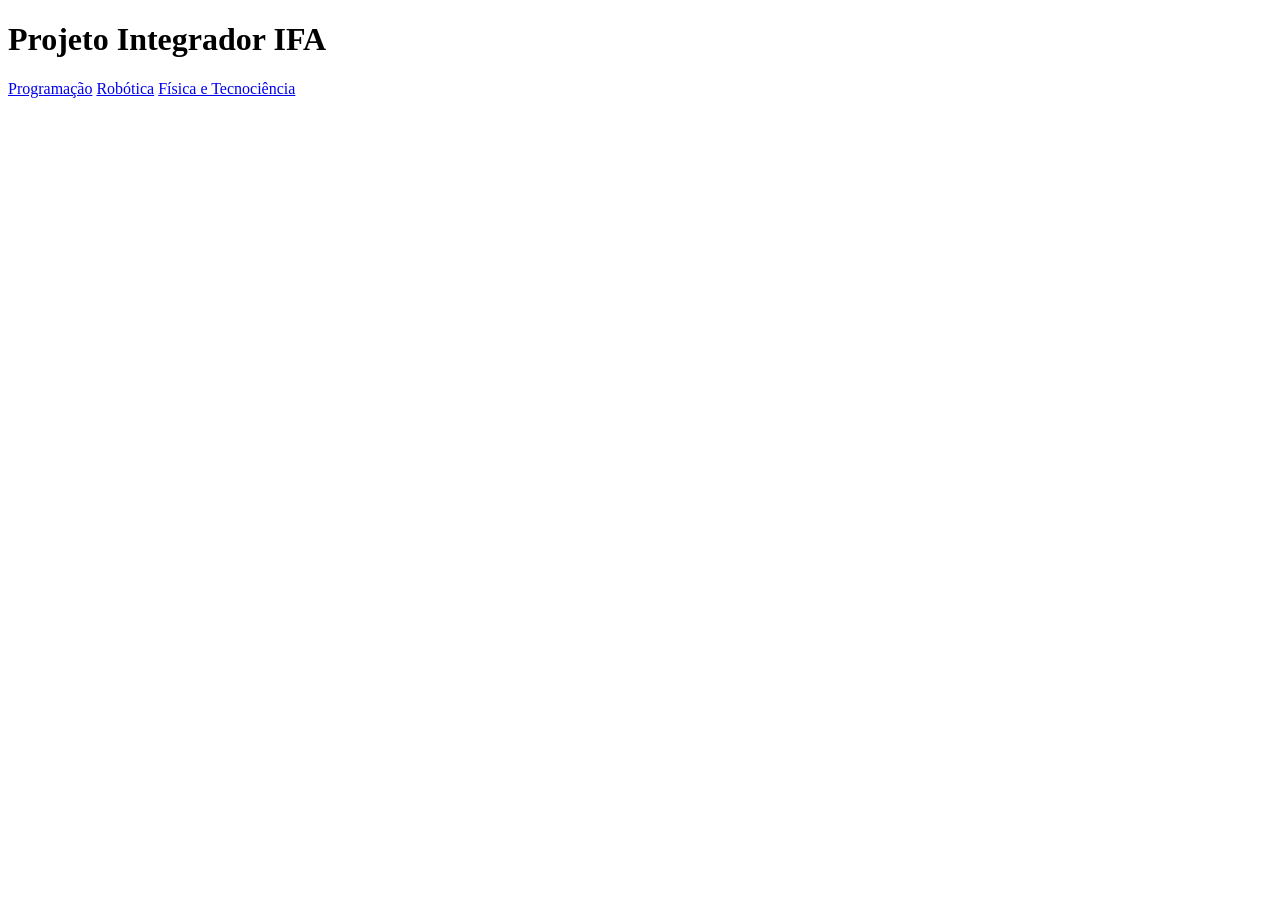
==== index.html @ 2788f8f9 "Rename inde.html to index.html" ====
<!DOCTYPE html>
<html lang="en">
<head>
    <meta charset="UTF-8">
    <meta name="viewport" content="width=device-width, initial-scale=1.0">
    <title>Document</title>
</head>
<body>
    
</body>
</html><header class="main-header">
        <div class="header-container">
            <h1 class="main-title">Projeto Integrador <span>IFA</span></h1>
            <nav class="nav-menu">
                <a href="#programacao" class="nav-btn btn-prog">Programação</a>
                <a href="#robotica" class="nav-btn btn-robo">Robótica</a>
                <a href="#fisica" class="nav-btn btn-fisica">Física e Tecnociência</a>
            </nav>
        </div>
    </header>
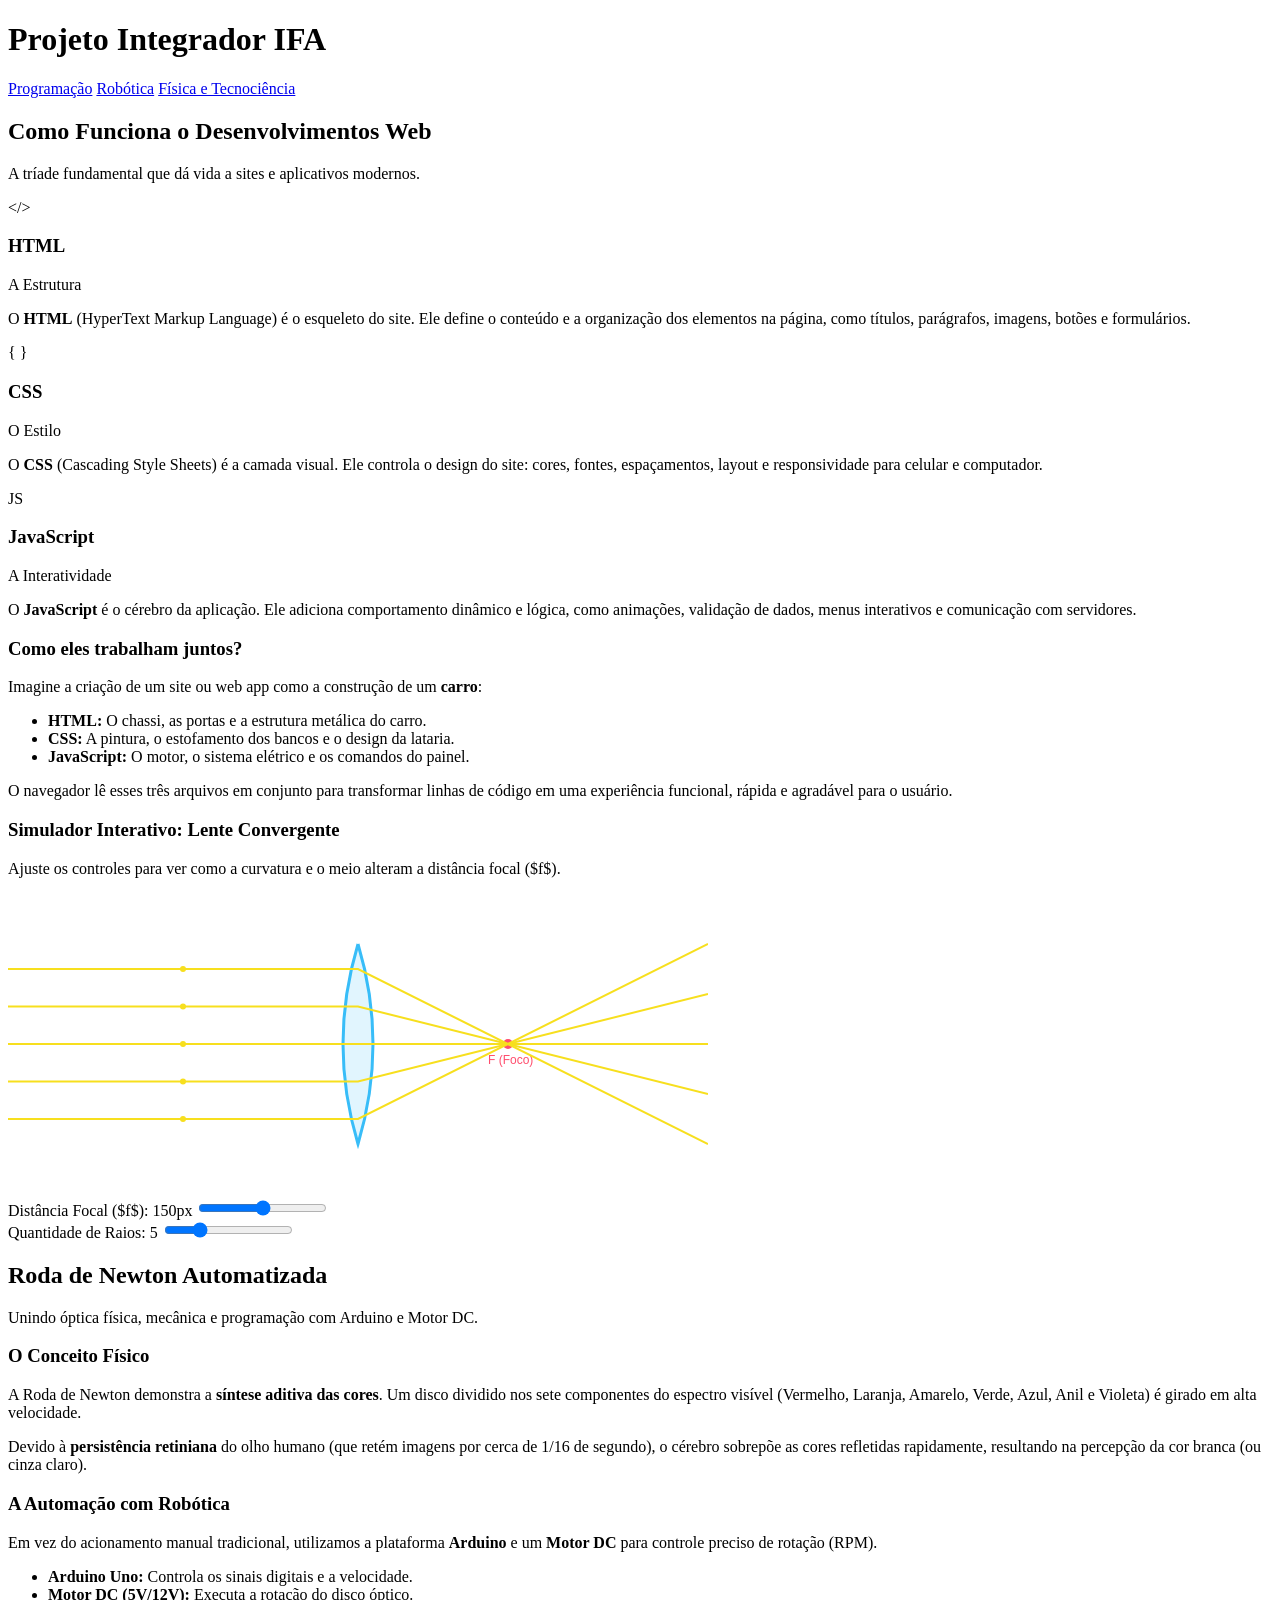
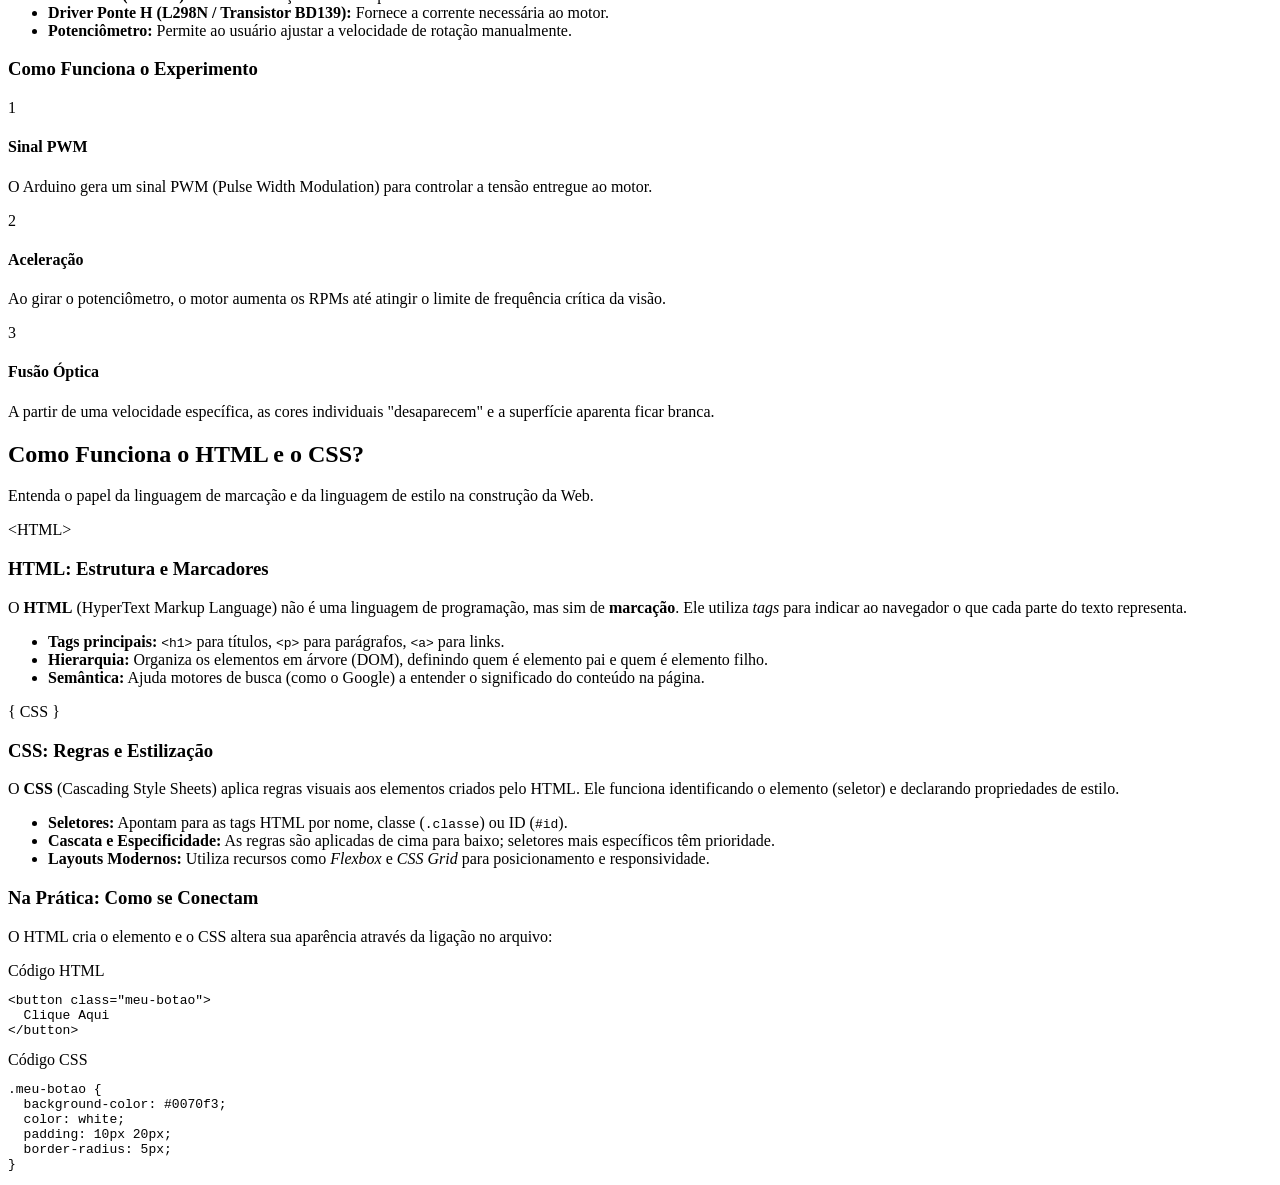
==== commit 4ad285c1: "atualização no site" ====
--- a/index.html
+++ b/index.html
@@ -1,14 +1,14 @@
 <!DOCTYPE html>
 <html lang="en">
+
 <head>
     <meta charset="UTF-8">
     <meta name="viewport" content="width=device-width, initial-scale=1.0">
     <title>Document</title>
 </head>
+
 <body>
-    
-</body>
-</html><header class="main-header">
+    <header class="main-header">
         <div class="header-container">
             <h1 class="main-title">Projeto Integrador <span>IFA</span></h1>
             <nav class="nav-menu">
@@ -18,3 +18,312 @@
             </nav>
         </div>
     </header>
+    <!-- Copie e cole este bloco dentro do seu arquivo HTML -->
+<section class="programacao-section">
+  <div class="programacao-container">
+    <div class="programacao-header">
+      <h2>Como Funciona o Desenvolvimentos Web</h2>
+      <p>A tríade fundamental que dá vida a sites e aplicativos modernos.</p>
+    </div>
+
+    <!-- Cards das Linguagens -->
+    <div class="tech-cards">
+      <!-- HTML -->
+      <article class="tech-card html-card">
+        <div class="tech-icon">&lt;/&gt;</div>
+        <h3>HTML</h3>
+        <span class="tech-tag">A Estrutura</span>
+        <p>
+          O <strong>HTML</strong> (HyperText Markup Language) é o esqueleto do site. Ele define o conteúdo e a organização dos elementos na página, como títulos, parágrafos, imagens, botões e formulários.
+        </p>
+      </article>
+
+      <!-- CSS -->
+      <article class="tech-card css-card">
+        <div class="tech-icon">{ }</div>
+        <h3>CSS</h3>
+        <span class="tech-tag">O Estilo</span>
+        <p>
+          O <strong>CSS</strong> (Cascading Style Sheets) é a camada visual. Ele controla o design do site: cores, fontes, espaçamentos, layout e responsividade para celular e computador.
+        </p>
+      </article>
+
+      <!-- JavaScript -->
+      <article class="tech-card js-card">
+        <div class="tech-icon">JS</div>
+        <h3>JavaScript</h3>
+        <span class="tech-tag">A Interatividade</span>
+        <p>
+          O <strong>JavaScript</strong> é o cérebro da aplicação. Ele adiciona comportamento dinâmico e lógica, como animações, validação de dados, menus interativos e comunicação com servidores.
+        </p>
+      </article>
+    </div>
+
+    <!-- Como Trabalham Juntos -->
+    <div class="trabalho-juntos">
+      <h3>Como eles trabalham juntos?</h3>
+      <p>
+        Imagine a criação de um site ou web app como a construção de um <strong>carro</strong>:
+      </p>
+      <ul class="analogia-list">
+        <li><strong>HTML:</strong> O chassi, as portas e a estrutura metálica do carro.</li>
+        <li><strong>CSS:</strong> A pintura, o estofamento dos bancos e o design da lataria.</li>
+        <li><strong>JavaScript:</strong> O motor, o sistema elétrico e os comandos do painel.</li>
+      </ul>
+      <p class="conclusao-text">
+        O navegador lê esses três arquivos em conjunto para transformar linhas de código em uma experiência funcional, rápida e agradável para o usuário.
+      </p>
+    </div>
+  </div>
+</section>
+
+<div class="simulador-container">
+  <h3>Simulador Interativo: Lente Convergente</h3>
+  <p>Ajuste os controles para ver como a curvatura e o meio alteram a distância focal ($f$).</p>
+
+  <div class="canvas-wrapper">
+    <canvas id="lenteCanvas" width="700" height="300"></canvas>
+  </div>
+
+  <div class="controles-grid">
+    <div class="controle-item">
+      <label for="focoInput">Distância Focal ($f$): <span id="focoValor">150</span>px</label>
+      <input type="range" id="focoInput" min="50" max="250" value="150" step="5">
+    </div>
+
+    <div class="controle-item">
+      <label for="raiosInput">Quantidade de Raios: <span id="raiosValor">5</span></label>
+      <input type="range" id="raiosInput" min="3" max="11" value="5" step="2">
+    </div>
+  </div>
+</div>
+
+<!-- Seção: Experimento Roda de Newton com Arduino -->
+<section class="robotica-experimento">
+  <div class="robotica-container">
+    <div class="robotica-header">
+      <h2>Roda de Newton Automatizada</h2>
+      <p>Unindo óptica física, mecânica e programação com Arduino e Motor DC.</p>
+    </div>
+
+    <!-- Bloco Principal do Experimento -->
+    <div class="experimento-grid">
+      <div class="experimento-card">
+        <h3>O Conceito Físico</h3>
+        <p>
+          A Roda de Newton demonstra a <strong>síntese aditiva das cores</strong>. Um disco dividido nos sete componentes do espectro visível (Vermelho, Laranja, Amarelo, Verde, Azul, Anil e Violeta) é girado em alta velocidade.
+        </p>
+        <p>
+          Devido à <strong>persistência retiniana</strong> do olho humano (que retém imagens por cerca de 1/16 de segundo), o cérebro sobrepõe as cores refletidas rapidamente, resultando na percepção da cor branca (ou cinza claro).
+        </p>
+      </div>
+
+      <div class="experimento-card">
+        <h3>A Automação com Robótica</h3>
+        <p>
+          Em vez do acionamento manual tradicional, utilizamos a plataforma <strong>Arduino</strong> e um <strong>Motor DC</strong> para controle preciso de rotação (RPM).
+        </p>
+        <ul class="componentes-list">
+          <li><strong>Arduino Uno:</strong> Controla os sinais digitais e a velocidade.</li>
+          <li><strong>Motor DC (5V/12V):</strong> Executa a rotação do disco óptico.</li>
+          <li><strong>Driver Ponte H (L298N / Transistor BD139):</strong> Fornece a corrente necessária ao motor.</li>
+          <li><strong>Potenciômetro:</strong> Permite ao usuário ajustar a velocidade de rotação manualmente.</li>
+        </ul>
+      </div>
+    </div>
+
+    <!-- Como Funciona na Prática -->
+    <div class="passo-a-passo">
+      <h3>Como Funciona o Experimento</h3>
+      <div class="passos-grid">
+        <div class="passo-item">
+          <span class="passo-numero">1</span>
+          <h4>Sinal PWM</h4>
+          <p>O Arduino gera um sinal PWM (Pulse Width Modulation) para controlar a tensão entregue ao motor.</p>
+        </div>
+        <div class="passo-item">
+          <span class="passo-numero">2</span>
+          <h4>Aceleração</h4>
+          <p>Ao girar o potenciômetro, o motor aumenta os RPMs até atingir o limite de frequência crítica da visão.</p>
+        </div>
+        <div class="passo-item">
+          <span class="passo-numero">3</span>
+          <h4>Fusão Óptica</h4>
+          <p>A partir de uma velocidade específica, as cores individuais "desaparecem" e a superfície aparenta ficar branca.</p>
+        </div>
+      </div>
+    </div>
+  </div>
+</section>
+
+<!-- Seção: Entendendo HTML e CSS -->
+<section class="html-css-section">
+  <div class="html-css-container">
+    <div class="html-css-header">
+      <h2>Como Funciona o HTML e o CSS?</h2>
+      <p>Entenda o papel da linguagem de marcação e da linguagem de estilo na construção da Web.</p>
+    </div>
+
+    <!-- Comparação Lado a Lado -->
+    <div class="explicacao-grid">
+      <!-- Bloco HTML -->
+      <article class="explicacao-card html-border">
+        <div class="card-badge badge-html">&lt;HTML&gt;</div>
+        <h3>HTML: Estrutura e Marcadores</h3>
+        <p>
+          O <strong>HTML</strong> (HyperText Markup Language) não é uma linguagem de programação, mas sim de <strong>marcação</strong>. Ele utiliza <em>tags</em> para indicar ao navegador o que cada parte do texto representa.
+        </p>
+        <ul class="recursos-lista">
+          <li><strong>Tags principais:</strong> <code>&lt;h1&gt;</code> para títulos, <code>&lt;p&gt;</code> para parágrafos, <code>&lt;a&gt;</code> para links.</li>
+          <li><strong>Hierarquia:</strong> Organiza os elementos em árvore (DOM), definindo quem é elemento pai e quem é elemento filho.</li>
+          <li><strong>Semântica:</strong> Ajuda motores de busca (como o Google) a entender o significado do conteúdo na página.</li>
+        </ul>
+      </article>
+
+      <!-- Bloco CSS -->
+      <article class="explicacao-card css-border">
+        <div class="card-badge badge-css">{ CSS }</div>
+        <h3>CSS: Regras e Estilização</h3>
+        <p>
+          O <strong>CSS</strong> (Cascading Style Sheets) aplica regras visuais aos elementos criados pelo HTML. Ele funciona identificando o elemento (seletor) e declarando propriedades de estilo.
+        </p>
+        <ul class="recursos-lista">
+          <li><strong>Seletores:</strong> Apontam para as tags HTML por nome, classe (<code>.classe</code>) ou ID (<code>#id</code>).</li>
+          <li><strong>Cascata e Especificidade:</strong> As regras são aplicadas de cima para baixo; seletores mais específicos têm prioridade.</li>
+          <li><strong>Layouts Modernos:</strong> Utiliza recursos como <em>Flexbox</em> e <em>CSS Grid</em> para posicionamento e responsividade.</li>
+        </ul>
+      </article>
+    </div>
+
+    <!-- Exemplo Prático de Código -->
+    <div class="exemplo-codigo">
+      <h3>Na Prática: Como se Conectam</h3>
+      <p>O HTML cria o elemento e o CSS altera sua aparência através da ligação no arquivo:</p>
+      
+      <div class="codigo-comparacao">
+        <div class="codigo-box">
+          <span class="codigo-titulo">Código HTML</span>
+          <pre><code>&lt;button class="meu-botao"&gt;
+  Clique Aqui
+&lt;/button&gt;</code></pre>
+        </div>
+        
+        <div class="codigo-box">
+          <span class="codigo-titulo">Código CSS</span>
+          <pre><code>.meu-botao {
+  background-color: #0070f3;
+  color: white;
+  padding: 10px 20px;
+  border-radius: 5px;
+}</code></pre>
+        </div>
+      </div>
+    </div>
+  </div>
+</section>
+
+
+<script>
+(function() {
+  const canvas = document.getElementById('lenteCanvas');
+  const ctx = canvas.getContext('2d');
+
+  const focoInput = document.getElementById('focoInput');
+  const raiosInput = document.getElementById('raiosInput');
+  const focoValor = document.getElementById('focoValor');
+  const raiosValor = document.getElementById('raiosValor');
+
+  function desenhar() {
+    const f = parseInt(focoInput.value);
+    const numRaios = parseInt(raiosInput.value);
+    
+    focoValor.textContent = f;
+    raiosValor.textContent = numRaios;
+
+    const width = canvas.width;
+    const height = canvas.height;
+    const centroX = width / 2;
+    const centroY = height / 2;
+
+    // Limpar Canvas
+    ctx.clearRect(0, 0, width, height);
+
+    // Eixo Óptico Principal (Linha tracejada)
+    ctx.beginPath();
+    ctx.setLineDash([5, 5]);
+    ctx.strokeStyle = '#475569';
+    ctx.lineWidth = 1;
+    ctx.moveTo(0, centroY);
+    ctx.lineTo(width, centroY);
+    ctx.stroke();
+    ctx.setLineDash([]); // Reset linha contínua
+
+    // Desenhar Foco (Ponto F)
+    const focoX = centroX + f;
+    ctx.beginPath();
+    ctx.arc(focoX, centroY, 5, 0, Math.PI * 2);
+    ctx.fillStyle = '#ff4d6d';
+    ctx.fill();
+    ctx.font = '12px sans-serif';
+    ctx.fillStyle = '#ff4d6d';
+    ctx.fillText('F (Foco)', focoX - 20, centroY + 20);
+
+    // Desenhar Lente Convergente (Formato biconvexo simplificado)
+    ctx.beginPath();
+    ctx.lineWidth = 3;
+    ctx.strokeStyle = '#38bdf8';
+    ctx.fillStyle = 'rgba(56, 189, 248, 0.15)';
+    
+    // Curvatura dinâmica baseada na distância focal
+    const curvatura = Math.max(15, 60 - (f / 5)); 
+    const alturaLente = 100;
+
+    ctx.moveTo(centroX, centroY - alturaLente);
+    ctx.quadraticCurveTo(centroX + curvatura, centroY, centroX, centroY + alturaLente);
+    ctx.quadraticCurveTo(centroX - curvatura, centroY, centroX, centroY - alturaLente);
+    ctx.fill();
+    ctx.stroke();
+
+    // Desenhar Raios de Luz
+    const espacamento = (alturaLente * 1.5) / (numRaios - 1 || 1);
+    const inicioY = centroY - (alturaLente * 0.75);
+
+    for (let i = 0; i < numRaios; i++) {
+      const y = inicioY + (i * espacamento);
+
+      ctx.beginPath();
+      ctx.lineWidth = 2;
+      ctx.strokeStyle = '#f7df1e'; // Cor amarela para os raios
+
+      // 1. Raio Incidente (Paralelo ao eixo)
+      ctx.moveTo(0, y);
+      ctx.lineTo(centroX, y);
+
+      // 2. Raio Refratado (Passa pelo Foco)
+      // Equação da reta passando por (centroX, y) e (focoX, centroY)
+      const inclinacao = (centroY - y) / (focoX - centroX);
+      const fimX = width;
+      const fimY = y + inclinacao * (fimX - centroX);
+
+      ctx.lineTo(fimX, fimY);
+      ctx.stroke();
+
+      // Seta indicativa no raio
+      ctx.beginPath();
+      ctx.fillStyle = '#f7df1e';
+      ctx.arc(centroX / 2, y, 3, 0, Math.PI * 2);
+      ctx.fill();
+    }
+  }
+
+  focoInput.addEventListener('input', desenhar);
+  raiosInput.addEventListener('input', desenhar);
+
+  // Inicializar
+  desenhar();
+})();
+</script>
+
+</body>
+
+</html>
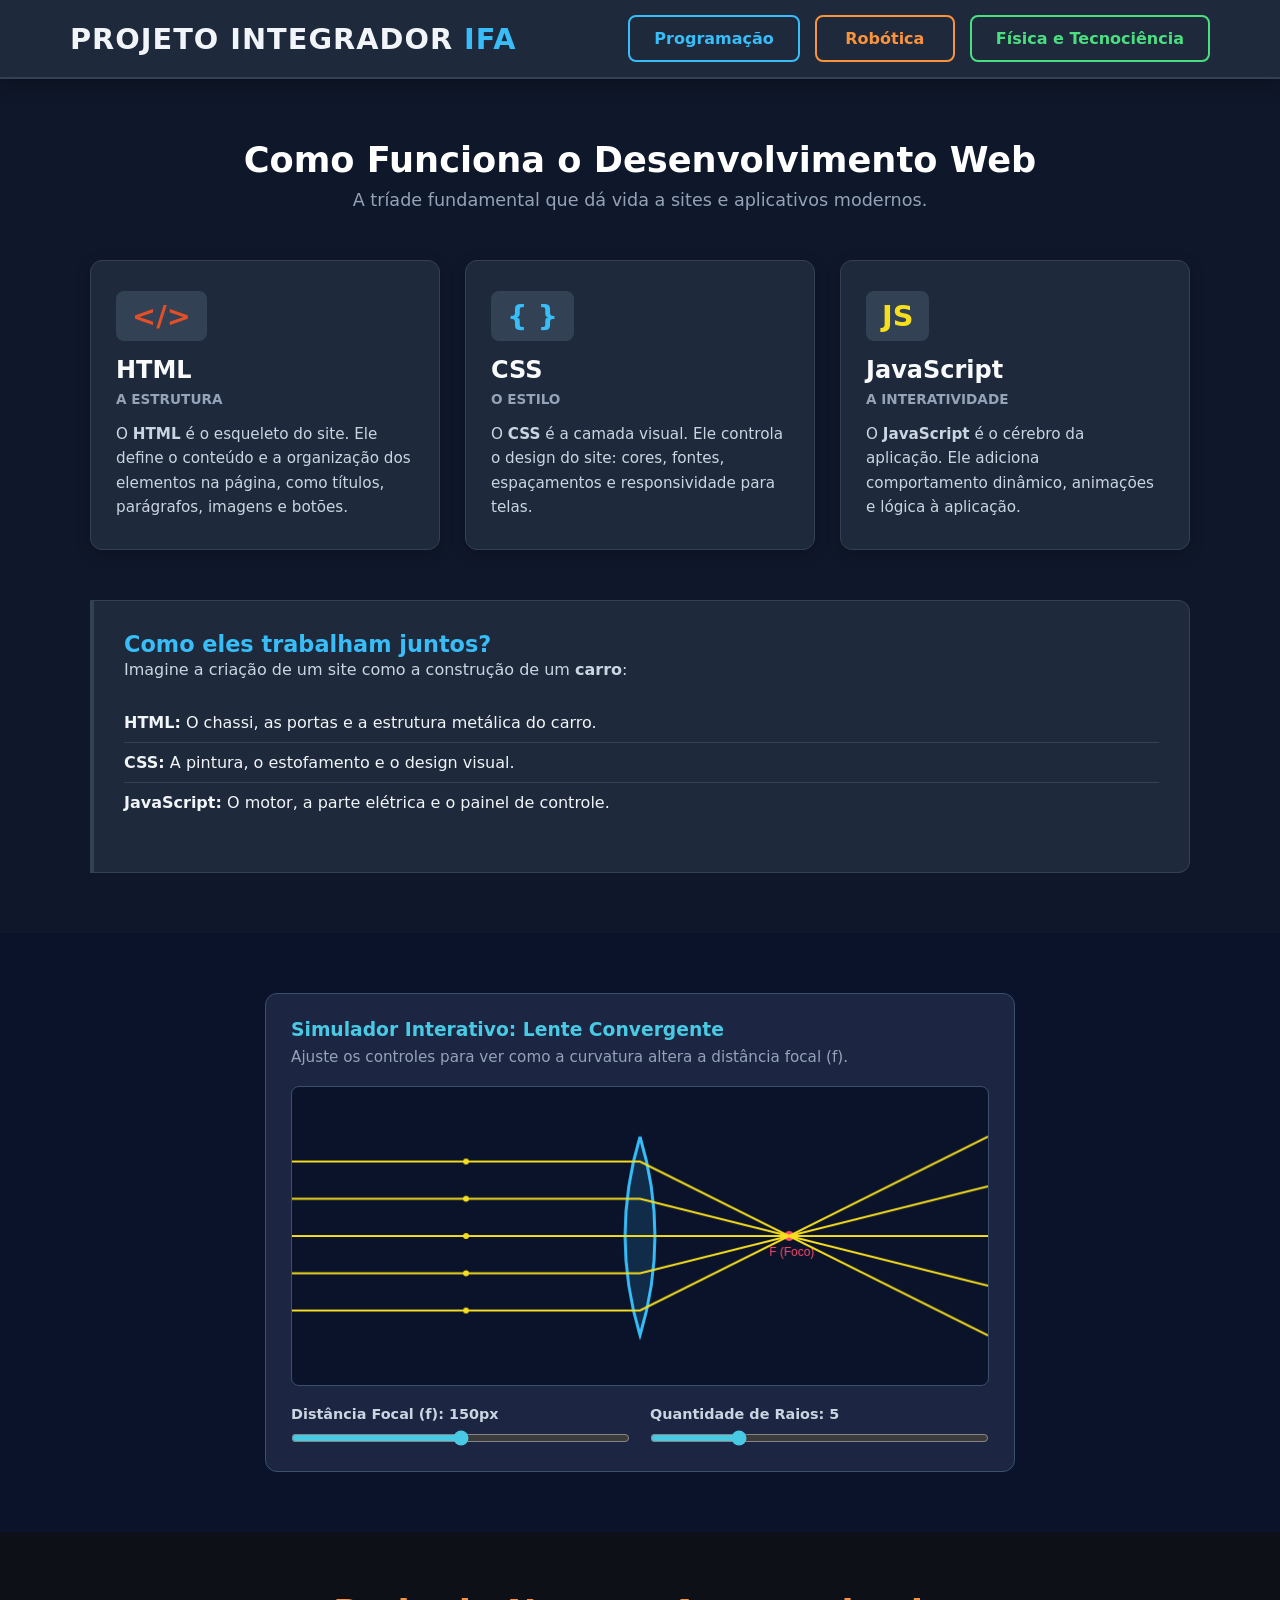
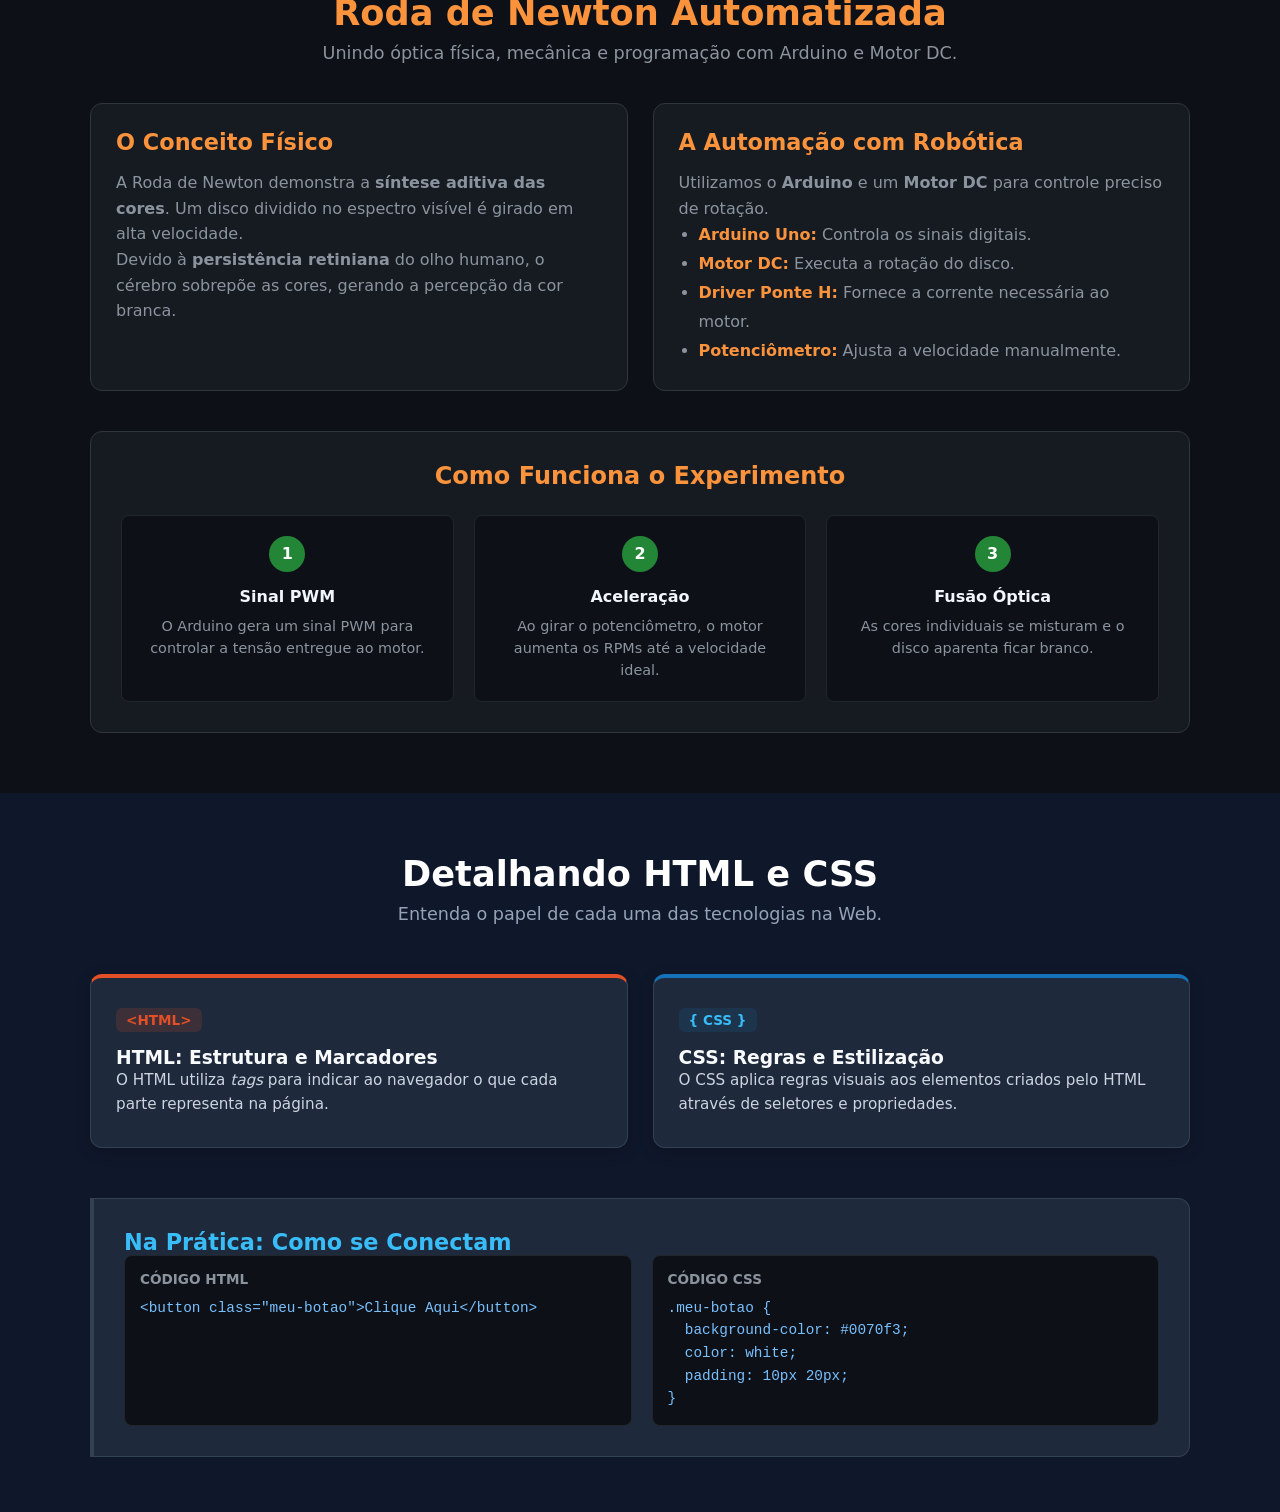
==== commit 83483fec: "site reorganizado" ====
--- a/index.html
+++ b/index.html
@@ -1,10 +1,11 @@
 <!DOCTYPE html>
-<html lang="en">
+<html lang="pt-BR">
 
 <head>
     <meta charset="UTF-8">
     <meta name="viewport" content="width=device-width, initial-scale=1.0">
-    <title>Document</title>
+    <title>Projeto Integrador IFA</title>
+    <link rel="stylesheet" href="style.css">
 </head>
 
 <body>
@@ -18,312 +19,254 @@
             </nav>
         </div>
     </header>
-    <!-- Copie e cole este bloco dentro do seu arquivo HTML -->
-<section class="programacao-section">
-  <div class="programacao-container">
-    <div class="programacao-header">
-      <h2>Como Funciona o Desenvolvimentos Web</h2>
-      <p>A tríade fundamental que dá vida a sites e aplicativos modernos.</p>
-    </div>
-
-    <!-- Cards das Linguagens -->
-    <div class="tech-cards">
-      <!-- HTML -->
-      <article class="tech-card html-card">
-        <div class="tech-icon">&lt;/&gt;</div>
-        <h3>HTML</h3>
-        <span class="tech-tag">A Estrutura</span>
-        <p>
-          O <strong>HTML</strong> (HyperText Markup Language) é o esqueleto do site. Ele define o conteúdo e a organização dos elementos na página, como títulos, parágrafos, imagens, botões e formulários.
-        </p>
-      </article>
-
-      <!-- CSS -->
-      <article class="tech-card css-card">
-        <div class="tech-icon">{ }</div>
-        <h3>CSS</h3>
-        <span class="tech-tag">O Estilo</span>
-        <p>
-          O <strong>CSS</strong> (Cascading Style Sheets) é a camada visual. Ele controla o design do site: cores, fontes, espaçamentos, layout e responsividade para celular e computador.
-        </p>
-      </article>
-
-      <!-- JavaScript -->
-      <article class="tech-card js-card">
-        <div class="tech-icon">JS</div>
-        <h3>JavaScript</h3>
-        <span class="tech-tag">A Interatividade</span>
-        <p>
-          O <strong>JavaScript</strong> é o cérebro da aplicação. Ele adiciona comportamento dinâmico e lógica, como animações, validação de dados, menus interativos e comunicação com servidores.
-        </p>
-      </article>
-    </div>
-
-    <!-- Como Trabalham Juntos -->
-    <div class="trabalho-juntos">
-      <h3>Como eles trabalham juntos?</h3>
-      <p>
-        Imagine a criação de um site ou web app como a construção de um <strong>carro</strong>:
-      </p>
-      <ul class="analogia-list">
-        <li><strong>HTML:</strong> O chassi, as portas e a estrutura metálica do carro.</li>
-        <li><strong>CSS:</strong> A pintura, o estofamento dos bancos e o design da lataria.</li>
-        <li><strong>JavaScript:</strong> O motor, o sistema elétrico e os comandos do painel.</li>
-      </ul>
-      <p class="conclusao-text">
-        O navegador lê esses três arquivos em conjunto para transformar linhas de código em uma experiência funcional, rápida e agradável para o usuário.
-      </p>
-    </div>
-  </div>
-</section>
-
-<div class="simulador-container">
-  <h3>Simulador Interativo: Lente Convergente</h3>
-  <p>Ajuste os controles para ver como a curvatura e o meio alteram a distância focal ($f$).</p>
-
-  <div class="canvas-wrapper">
-    <canvas id="lenteCanvas" width="700" height="300"></canvas>
-  </div>
-
-  <div class="controles-grid">
-    <div class="controle-item">
-      <label for="focoInput">Distância Focal ($f$): <span id="focoValor">150</span>px</label>
-      <input type="range" id="focoInput" min="50" max="250" value="150" step="5">
-    </div>
-
-    <div class="controle-item">
-      <label for="raiosInput">Quantidade de Raios: <span id="raiosValor">5</span></label>
-      <input type="range" id="raiosInput" min="3" max="11" value="5" step="2">
-    </div>
-  </div>
-</div>
-
-<!-- Seção: Experimento Roda de Newton com Arduino -->
-<section class="robotica-experimento">
-  <div class="robotica-container">
-    <div class="robotica-header">
-      <h2>Roda de Newton Automatizada</h2>
-      <p>Unindo óptica física, mecânica e programação com Arduino e Motor DC.</p>
-    </div>
-
-    <!-- Bloco Principal do Experimento -->
-    <div class="experimento-grid">
-      <div class="experimento-card">
-        <h3>O Conceito Físico</h3>
-        <p>
-          A Roda de Newton demonstra a <strong>síntese aditiva das cores</strong>. Um disco dividido nos sete componentes do espectro visível (Vermelho, Laranja, Amarelo, Verde, Azul, Anil e Violeta) é girado em alta velocidade.
-        </p>
-        <p>
-          Devido à <strong>persistência retiniana</strong> do olho humano (que retém imagens por cerca de 1/16 de segundo), o cérebro sobrepõe as cores refletidas rapidamente, resultando na percepção da cor branca (ou cinza claro).
-        </p>
-      </div>
-
-      <div class="experimento-card">
-        <h3>A Automação com Robótica</h3>
-        <p>
-          Em vez do acionamento manual tradicional, utilizamos a plataforma <strong>Arduino</strong> e um <strong>Motor DC</strong> para controle preciso de rotação (RPM).
-        </p>
-        <ul class="componentes-list">
-          <li><strong>Arduino Uno:</strong> Controla os sinais digitais e a velocidade.</li>
-          <li><strong>Motor DC (5V/12V):</strong> Executa a rotação do disco óptico.</li>
-          <li><strong>Driver Ponte H (L298N / Transistor BD139):</strong> Fornece a corrente necessária ao motor.</li>
-          <li><strong>Potenciômetro:</strong> Permite ao usuário ajustar a velocidade de rotação manualmente.</li>
-        </ul>
-      </div>
-    </div>
-
-    <!-- Como Funciona na Prática -->
-    <div class="passo-a-passo">
-      <h3>Como Funciona o Experimento</h3>
-      <div class="passos-grid">
-        <div class="passo-item">
-          <span class="passo-numero">1</span>
-          <h4>Sinal PWM</h4>
-          <p>O Arduino gera um sinal PWM (Pulse Width Modulation) para controlar a tensão entregue ao motor.</p>
-        </div>
-        <div class="passo-item">
-          <span class="passo-numero">2</span>
-          <h4>Aceleração</h4>
-          <p>Ao girar o potenciômetro, o motor aumenta os RPMs até atingir o limite de frequência crítica da visão.</p>
-        </div>
-        <div class="passo-item">
-          <span class="passo-numero">3</span>
-          <h4>Fusão Óptica</h4>
-          <p>A partir de uma velocidade específica, as cores individuais "desaparecem" e a superfície aparenta ficar branca.</p>
-        </div>
-      </div>
-    </div>
-  </div>
-</section>
-
-<!-- Seção: Entendendo HTML e CSS -->
-<section class="html-css-section">
-  <div class="html-css-container">
-    <div class="html-css-header">
-      <h2>Como Funciona o HTML e o CSS?</h2>
-      <p>Entenda o papel da linguagem de marcação e da linguagem de estilo na construção da Web.</p>
-    </div>
-
-    <!-- Comparação Lado a Lado -->
-    <div class="explicacao-grid">
-      <!-- Bloco HTML -->
-      <article class="explicacao-card html-border">
-        <div class="card-badge badge-html">&lt;HTML&gt;</div>
-        <h3>HTML: Estrutura e Marcadores</h3>
-        <p>
-          O <strong>HTML</strong> (HyperText Markup Language) não é uma linguagem de programação, mas sim de <strong>marcação</strong>. Ele utiliza <em>tags</em> para indicar ao navegador o que cada parte do texto representa.
-        </p>
-        <ul class="recursos-lista">
-          <li><strong>Tags principais:</strong> <code>&lt;h1&gt;</code> para títulos, <code>&lt;p&gt;</code> para parágrafos, <code>&lt;a&gt;</code> para links.</li>
-          <li><strong>Hierarquia:</strong> Organiza os elementos em árvore (DOM), definindo quem é elemento pai e quem é elemento filho.</li>
-          <li><strong>Semântica:</strong> Ajuda motores de busca (como o Google) a entender o significado do conteúdo na página.</li>
-        </ul>
-      </article>
-
-      <!-- Bloco CSS -->
-      <article class="explicacao-card css-border">
-        <div class="card-badge badge-css">{ CSS }</div>
-        <h3>CSS: Regras e Estilização</h3>
-        <p>
-          O <strong>CSS</strong> (Cascading Style Sheets) aplica regras visuais aos elementos criados pelo HTML. Ele funciona identificando o elemento (seletor) e declarando propriedades de estilo.
-        </p>
-        <ul class="recursos-lista">
-          <li><strong>Seletores:</strong> Apontam para as tags HTML por nome, classe (<code>.classe</code>) ou ID (<code>#id</code>).</li>
-          <li><strong>Cascata e Especificidade:</strong> As regras são aplicadas de cima para baixo; seletores mais específicos têm prioridade.</li>
-          <li><strong>Layouts Modernos:</strong> Utiliza recursos como <em>Flexbox</em> e <em>CSS Grid</em> para posicionamento e responsividade.</li>
-        </ul>
-      </article>
-    </div>
-
-    <!-- Exemplo Prático de Código -->
-    <div class="exemplo-codigo">
-      <h3>Na Prática: Como se Conectam</h3>
-      <p>O HTML cria o elemento e o CSS altera sua aparência através da ligação no arquivo:</p>
-      
-      <div class="codigo-comparacao">
-        <div class="codigo-box">
-          <span class="codigo-titulo">Código HTML</span>
-          <pre><code>&lt;button class="meu-botao"&gt;
-  Clique Aqui
-&lt;/button&gt;</code></pre>
-        </div>
-        
-        <div class="codigo-box">
-          <span class="codigo-titulo">Código CSS</span>
-          <pre><code>.meu-botao {
+
+    <!-- Seção de Programação -->
+    <section id="programacao" class="programacao-section">
+        <div class="programacao-container">
+            <div class="programacao-header">
+                <h2>Como Funciona o Desenvolvimento Web</h2>
+                <p>A tríade fundamental que dá vida a sites e aplicativos modernos.</p>
+            </div>
+
+            <div class="tech-cards">
+                <article class="tech-card html-card">
+                    <div class="tech-icon">&lt;/&gt;</div>
+                    <h3>HTML</h3>
+                    <span class="tech-tag">A Estrutura</span>
+                    <p>O <strong>HTML</strong> é o esqueleto do site. Ele define o conteúdo e a organização dos elementos na página, como títulos, parágrafos, imagens e botões.</p>
+                </article>
+
+                <article class="tech-card css-card">
+                    <div class="tech-icon">{ }</div>
+                    <h3>CSS</h3>
+                    <span class="tech-tag">O Estilo</span>
+                    <p>O <strong>CSS</strong> é a camada visual. Ele controla o design do site: cores, fontes, espaçamentos e responsividade para telas.</p>
+                </article>
+
+                <article class="tech-card js-card">
+                    <div class="tech-icon">JS</div>
+                    <h3>JavaScript</h3>
+                    <span class="tech-tag">A Interatividade</span>
+                    <p>O <strong>JavaScript</strong> é o cérebro da aplicação. Ele adiciona comportamento dinâmico, animações e lógica à aplicação.</p>
+                </article>
+            </div>
+
+            <div class="trabalho-juntos">
+                <h3>Como eles trabalham juntos?</h3>
+                <p>Imagine a criação de um site como a construção de um <strong>carro</strong>:</p>
+                <ul class="analogia-list">
+                    <li><strong>HTML:</strong> O chassi, as portas e a estrutura metálica do carro.</li>
+                    <li><strong>CSS:</strong> A pintura, o estofamento e o design visual.</li>
+                    <li><strong>JavaScript:</strong> O motor, a parte elétrica e o painel de controle.</li>
+                </ul>
+            </div>
+        </div>
+    </section>
+
+    <!-- Seção de Física / Simulador -->
+    <section id="fisica" class="fisica-section">
+        <div class="simulador-container">
+            <h3>Simulador Interativo: Lente Convergente</h3>
+            <p>Ajuste os controles para ver como a curvatura altera a distância focal (f).</p>
+
+            <div class="canvas-wrapper">
+                <canvas id="lenteCanvas" width="700" height="300"></canvas>
+            </div>
+
+            <div class="controles-grid">
+                <div class="controle-item">
+                    <label for="focoInput">Distância Focal (f): <span id="focoValor">150</span>px</label>
+                    <input type="range" id="focoInput" min="50" max="250" value="150" step="5">
+                </div>
+
+                <div class="controle-item">
+                    <label for="raiosInput">Quantidade de Raios: <span id="raiosValor">5</span></label>
+                    <input type="range" id="raiosInput" min="3" max="11" value="5" step="2">
+                </div>
+            </div>
+        </div>
+    </section>
+
+    <!-- Seção de Robótica -->
+    <section id="robotica" class="robotica-experimento">
+        <div class="robotica-container">
+            <div class="robotica-header">
+                <h2>Roda de Newton Automatizada</h2>
+                <p>Unindo óptica física, mecânica e programação com Arduino e Motor DC.</p>
+            </div>
+
+            <div class="experimento-grid">
+                <div class="experimento-card">
+                    <h3>O Conceito Físico</h3>
+                    <p>A Roda de Newton demonstra a <strong>síntese aditiva das cores</strong>. Um disco dividido no espectro visível é girado em alta velocidade.</p>
+                    <p>Devido à <strong>persistência retiniana</strong> do olho humano, o cérebro sobrepõe as cores, gerando a percepção da cor branca.</p>
+                </div>
+
+                <div class="experimento-card">
+                    <h3>A Automação com Robótica</h3>
+                    <p>Utilizamos o <strong>Arduino</strong> e um <strong>Motor DC</strong> para controle preciso de rotação.</p>
+                    <ul class="componentes-list">
+                        <li><strong>Arduino Uno:</strong> Controla os sinais digitais.</li>
+                        <li><strong>Motor DC:</strong> Executa a rotação do disco.</li>
+                        <li><strong>Driver Ponte H:</strong> Fornece a corrente necessária ao motor.</li>
+                        <li><strong>Potenciômetro:</strong> Ajusta a velocidade manualmente.</li>
+                    </ul>
+                </div>
+            </div>
+
+            <div class="passo-a-passo">
+                <h3>Como Funciona o Experimento</h3>
+                <div class="passos-grid">
+                    <div class="passo-item">
+                        <span class="passo-numero">1</span>
+                        <h4>Sinal PWM</h4>
+                        <p>O Arduino gera um sinal PWM para controlar a tensão entregue ao motor.</p>
+                    </div>
+                    <div class="passo-item">
+                        <span class="passo-numero">2</span>
+                        <h4>Aceleração</h4>
+                        <p>Ao girar o potenciômetro, o motor aumenta os RPMs até a velocidade ideal.</p>
+                    </div>
+                    <div class="passo-item">
+                        <span class="passo-numero">3</span>
+                        <h4>Fusão Óptica</h4>
+                        <p>As cores individuais se misturam e o disco aparenta ficar branco.</p>
+                    </div>
+                </div>
+            </div>
+        </div>
+    </section>
+
+    <!-- Seção: Entendendo HTML e CSS -->
+    <section class="html-css-section">
+        <div class="html-css-container">
+            <div class="html-css-header">
+                <h2>Detalhando HTML e CSS</h2>
+                <p>Entenda o papel de cada uma das tecnologias na Web.</p>
+            </div>
+
+            <div class="explicacao-grid">
+                <article class="explicacao-card html-border">
+                    <div class="card-badge badge-html">&lt;HTML&gt;</div>
+                    <h3>HTML: Estrutura e Marcadores</h3>
+                    <p>O HTML utiliza <em>tags</em> para indicar ao navegador o que cada parte representa na página.</p>
+                </article>
+
+                <article class="explicacao-card css-border">
+                    <div class="card-badge badge-css">{ CSS }</div>
+                    <h3>CSS: Regras e Estilização</h3>
+                    <p>O CSS aplica regras visuais aos elementos criados pelo HTML através de seletores e propriedades.</p>
+                </article>
+            </div>
+
+            <div class="exemplo-codigo">
+                <h3>Na Prática: Como se Conectam</h3>
+                <div class="codigo-comparacao">
+                    <div class="codigo-box">
+                        <span class="codigo-titulo">Código HTML</span>
+                        <pre><code>&lt;button class="meu-botao"&gt;Clique Aqui&lt;/button&gt;</code></pre>
+                    </div>
+                    <div class="codigo-box">
+                        <span class="codigo-titulo">Código CSS</span>
+                        <pre><code>.meu-botao {
   background-color: #0070f3;
   color: white;
   padding: 10px 20px;
-  border-radius: 5px;
 }</code></pre>
-        </div>
-      </div>
-    </div>
-  </div>
-</section>
-
-
-<script>
-(function() {
-  const canvas = document.getElementById('lenteCanvas');
-  const ctx = canvas.getContext('2d');
-
-  const focoInput = document.getElementById('focoInput');
-  const raiosInput = document.getElementById('raiosInput');
-  const focoValor = document.getElementById('focoValor');
-  const raiosValor = document.getElementById('raiosValor');
-
-  function desenhar() {
-    const f = parseInt(focoInput.value);
-    const numRaios = parseInt(raiosInput.value);
-    
-    focoValor.textContent = f;
-    raiosValor.textContent = numRaios;
-
-    const width = canvas.width;
-    const height = canvas.height;
-    const centroX = width / 2;
-    const centroY = height / 2;
-
-    // Limpar Canvas
-    ctx.clearRect(0, 0, width, height);
-
-    // Eixo Óptico Principal (Linha tracejada)
-    ctx.beginPath();
-    ctx.setLineDash([5, 5]);
-    ctx.strokeStyle = '#475569';
-    ctx.lineWidth = 1;
-    ctx.moveTo(0, centroY);
-    ctx.lineTo(width, centroY);
-    ctx.stroke();
-    ctx.setLineDash([]); // Reset linha contínua
-
-    // Desenhar Foco (Ponto F)
-    const focoX = centroX + f;
-    ctx.beginPath();
-    ctx.arc(focoX, centroY, 5, 0, Math.PI * 2);
-    ctx.fillStyle = '#ff4d6d';
-    ctx.fill();
-    ctx.font = '12px sans-serif';
-    ctx.fillStyle = '#ff4d6d';
-    ctx.fillText('F (Foco)', focoX - 20, centroY + 20);
-
-    // Desenhar Lente Convergente (Formato biconvexo simplificado)
-    ctx.beginPath();
-    ctx.lineWidth = 3;
-    ctx.strokeStyle = '#38bdf8';
-    ctx.fillStyle = 'rgba(56, 189, 248, 0.15)';
-    
-    // Curvatura dinâmica baseada na distância focal
-    const curvatura = Math.max(15, 60 - (f / 5)); 
-    const alturaLente = 100;
-
-    ctx.moveTo(centroX, centroY - alturaLente);
-    ctx.quadraticCurveTo(centroX + curvatura, centroY, centroX, centroY + alturaLente);
-    ctx.quadraticCurveTo(centroX - curvatura, centroY, centroX, centroY - alturaLente);
-    ctx.fill();
-    ctx.stroke();
-
-    // Desenhar Raios de Luz
-    const espacamento = (alturaLente * 1.5) / (numRaios - 1 || 1);
-    const inicioY = centroY - (alturaLente * 0.75);
-
-    for (let i = 0; i < numRaios; i++) {
-      const y = inicioY + (i * espacamento);
-
-      ctx.beginPath();
-      ctx.lineWidth = 2;
-      ctx.strokeStyle = '#f7df1e'; // Cor amarela para os raios
-
-      // 1. Raio Incidente (Paralelo ao eixo)
-      ctx.moveTo(0, y);
-      ctx.lineTo(centroX, y);
-
-      // 2. Raio Refratado (Passa pelo Foco)
-      // Equação da reta passando por (centroX, y) e (focoX, centroY)
-      const inclinacao = (centroY - y) / (focoX - centroX);
-      const fimX = width;
-      const fimY = y + inclinacao * (fimX - centroX);
-
-      ctx.lineTo(fimX, fimY);
-      ctx.stroke();
-
-      // Seta indicativa no raio
-      ctx.beginPath();
-      ctx.fillStyle = '#f7df1e';
-      ctx.arc(centroX / 2, y, 3, 0, Math.PI * 2);
-      ctx.fill();
-    }
-  }
-
-  focoInput.addEventListener('input', desenhar);
-  raiosInput.addEventListener('input', desenhar);
-
-  // Inicializar
-  desenhar();
-})();
-</script>
-
+                    </div>
+                </div>
+            </div>
+        </div>
+    </section>
+
+    <script>
+        (function() {
+            const canvas = document.getElementById('lenteCanvas');
+            const ctx = canvas.getContext('2d');
+
+            const focoInput = document.getElementById('focoInput');
+            const raiosInput = document.getElementById('raiosInput');
+            const focoValor = document.getElementById('focoValor');
+            const raiosValor = document.getElementById('raiosValor');
+
+            function desenhar() {
+                const f = parseInt(focoInput.value);
+                const numRaios = parseInt(raiosInput.value);
+                
+                focoValor.textContent = f;
+                raiosValor.textContent = numRaios;
+
+                const width = canvas.width;
+                const height = canvas.height;
+                const centroX = width / 2;
+                const centroY = height / 2;
+
+                ctx.clearRect(0, 0, width, height);
+
+                ctx.beginPath();
+                ctx.setLineDash([5, 5]);
+                ctx.strokeStyle = '#475569';
+                ctx.lineWidth = 1;
+                ctx.moveTo(0, centroY);
+                ctx.lineTo(width, centroY);
+                ctx.stroke();
+                ctx.setLineDash([]);
+
+                const focoX = centroX + f;
+                ctx.beginPath();
+                ctx.arc(focoX, centroY, 5, 0, Math.PI * 2);
+                ctx.fillStyle = '#ff4d6d';
+                ctx.fill();
+                ctx.font = '12px sans-serif';
+                ctx.fillText('F (Foco)', focoX - 20, centroY + 20);
+
+                ctx.beginPath();
+                ctx.lineWidth = 3;
+                ctx.strokeStyle = '#38bdf8';
+                ctx.fillStyle = 'rgba(56, 189, 248, 0.15)';
+                
+                const curvatura = Math.max(15, 60 - (f / 5)); 
+                const alturaLente = 100;
+
+                ctx.moveTo(centroX, centroY - alturaLente);
+                ctx.quadraticCurveTo(centroX + curvatura, centroY, centroX, centroY + alturaLente);
+                ctx.quadraticCurveTo(centroX - curvatura, centroY, centroX, centroY - alturaLente);
+                ctx.fill();
+                ctx.stroke();
+
+                const espacamento = (alturaLente * 1.5) / (numRaios - 1 || 1);
+                const inicioY = centroY - (alturaLente * 0.75);
+
+                for (let i = 0; i < numRaios; i++) {
+                    const y = inicioY + (i * espacamento);
+
+                    ctx.beginPath();
+                    ctx.lineWidth = 2;
+                    ctx.strokeStyle = '#f7df1e';
+
+                    ctx.moveTo(0, y);
+                    ctx.lineTo(centroX, y);
+
+                    const inclinacao = (centroY - y) / (focoX - centroX);
+                    const fimX = width;
+                    const fimY = y + inclinacao * (fimX - centroX);
+
+                    ctx.lineTo(fimX, fimY);
+                    ctx.stroke();
+
+                    ctx.beginPath();
+                    ctx.fillStyle = '#f7df1e';
+                    ctx.arc(centroX / 2, y, 3, 0, Math.PI * 2);
+                    ctx.fill();
+                }
+            }
+
+            focoInput.addEventListener('input', desenhar);
+            raiosInput.addEventListener('input', desenhar);
+
+            desenhar();
+        })();
+    </script>
 </body>
 
 </html>
--- a/style.css
+++ b/style.css
@@ -0,0 +1,502 @@
+/* Configurações Gerais e Reset */
+* {
+    margin: 0;
+    padding: 0;
+    box-sizing: border-box;
+    font-family: system-ui, -apple-system, BlinkMacSystemFont, 'Segoe UI', Roboto, sans-serif;
+}
+
+body {
+    background-color: #0f172a;
+    color: #f8fafc;
+    scroll-behavior: smooth;
+}
+
+/* Cabeçalho Principal */
+.main-header {
+    background-color: #1e293b;
+    box-shadow: 0 4px 20px rgba(0, 0, 0, 0.3);
+    position: sticky;
+    top: 0;
+    z-index: 1000;
+    border-bottom: 2px solid #334155;
+}
+
+.header-container {
+    max-width: 1200px;
+    margin: 0 auto;
+    padding: 20px;
+    display: flex;
+    flex-direction: column;
+    align-items: center;
+    gap: 20px;
+}
+
+.main-title {
+    font-size: 1.8rem;
+    font-weight: 700;
+    color: #f1f5f9;
+    letter-spacing: 1px;
+    text-transform: uppercase;
+}
+
+.main-title span {
+    color: #38bdf8;
+}
+
+.nav-menu {
+    display: flex;
+    gap: 15px;
+    flex-wrap: wrap;
+    justify-content: center;
+}
+
+.nav-btn {
+    text-decoration: none;
+    font-weight: 600;
+    font-size: 1rem;
+    padding: 12px 24px;
+    border-radius: 8px;
+    transition: all 0.3s ease;
+    text-align: center;
+    min-width: 140px;
+}
+
+.btn-prog {
+    background-color: transparent;
+    color: #38bdf8;
+    border: 2px solid #38bdf8;
+}
+
+.btn-prog:hover {
+    background-color: #38bdf8;
+    color: #0f172a;
+    box-shadow: 0 0 15px rgba(56, 189, 248, 0.4);
+}
+
+.btn-robo {
+    background-color: transparent;
+    color: #fb923c;
+    border: 2px solid #fb923c;
+}
+
+.btn-robo:hover {
+    background-color: #fb923c;
+    color: #0f172a;
+    box-shadow: 0 0 15px rgba(251, 146, 60, 0.4);
+}
+
+.btn-fisica {
+    background-color: transparent;
+    color: #4ade80;
+    border: 2px solid #4ade80;
+}
+
+.btn-fisica:hover {
+    background-color: #4ade80;
+    color: #0f172a;
+    box-shadow: 0 0 15px rgba(74, 222, 128, 0.4);
+}
+
+/* Seção de Programação */
+.programacao-section,
+.html-css-section {
+    padding: 60px 20px;
+    background-color: #0f172a;
+}
+
+.programacao-container,
+.html-css-container {
+    max-width: 1100px;
+    margin: 0 auto;
+}
+
+.programacao-header,
+.html-css-header {
+    text-align: center;
+    margin-bottom: 50px;
+}
+
+.programacao-header h2,
+.html-css-header h2 {
+    font-size: 2.2rem;
+    color: #ffffff;
+    margin-bottom: 10px;
+}
+
+.programacao-header p,
+.html-css-header p {
+    color: #94a3b8;
+    font-size: 1.1rem;
+}
+
+.tech-cards,
+.explicacao-grid {
+    display: grid;
+    grid-template-columns: repeat(auto-fit, minmax(280px, 1fr));
+    gap: 25px;
+    margin-bottom: 50px;
+}
+
+.tech-card,
+.explicacao-card {
+    background: #1e293b;
+    border-radius: 12px;
+    padding: 30px 25px;
+    box-shadow: 0 4px 15px rgba(0, 0, 0, 0.2);
+    border: 1px solid #334155;
+    transition: transform 0.3s ease, border-color 0.3s ease;
+}
+
+.tech-card:hover {
+    transform: translateY(-5px);
+}
+
+.html-card:hover {
+    border-color: #e34f26;
+}
+
+.css-card:hover {
+    border-color: #1572b6;
+}
+
+.js-card:hover {
+    border-color: #f7df1e;
+}
+
+.tech-icon {
+    font-size: 1.8rem;
+    font-weight: bold;
+    margin-bottom: 15px;
+    display: inline-block;
+    padding: 8px 16px;
+    border-radius: 8px;
+    background: #334155;
+}
+
+.html-card .tech-icon {
+    color: #e34f26;
+}
+
+.css-card .tech-icon {
+    color: #38bdf8;
+}
+
+.js-card .tech-icon {
+    color: #f7df1e;
+}
+
+.tech-card h3 {
+    font-size: 1.5rem;
+    margin: 0 0 5px 0;
+}
+
+.tech-tag {
+    display: inline-block;
+    font-size: 0.85rem;
+    font-weight: 600;
+    text-transform: uppercase;
+    color: #94a3b8;
+    margin-bottom: 15px;
+}
+
+.tech-card p,
+.explicacao-card p {
+    color: #cbd5e1;
+    line-height: 1.6;
+    font-size: 0.95rem;
+}
+
+.trabalho-juntos,
+.exemplo-codigo {
+    background: #1e293b;
+    border-left: 4px solid #38bdf8;
+    padding: 30px;
+    border-radius: 0 12px 12px 0;
+    border: 1px solid #334155;
+    border-left-width: 4px;
+}
+
+.trabalho-juntos h3,
+.exemplo-codigo h3 {
+    font-size: 1.4rem;
+    margin-top: 0;
+    color: #38bdf8;
+}
+
+.trabalho-juntos p,
+.exemplo-codigo p {
+    color: #cbd5e1;
+    line-height: 1.6;
+}
+
+.analogia-list,
+.recursos-lista {
+    list-style: none;
+    padding: 0;
+    margin: 20px 0;
+}
+
+.analogia-list li {
+    padding: 10px 0;
+    border-bottom: 1px solid #334155;
+    color: #f1f5f9;
+}
+
+.analogia-list li:last-child {
+    border-bottom: none;
+}
+
+/* Seção de Física / Simulador */
+.fisica-section {
+    padding: 60px 20px;
+    background-color: #0b132b;
+}
+
+.simulador-container {
+    background: #1c2541;
+    border: 1px solid #3a506b;
+    border-radius: 12px;
+    padding: 25px;
+    max-width: 750px;
+    margin: 0 auto;
+    color: #e0e1dd;
+}
+
+.simulador-container h3 {
+    color: #48cae4;
+    margin-top: 0;
+    margin-bottom: 8px;
+}
+
+.simulador-container p {
+    color: #94a3b8;
+    font-size: 0.95rem;
+    margin-bottom: 20px;
+}
+
+.canvas-wrapper {
+    background: #0b132b;
+    border-radius: 8px;
+    overflow: hidden;
+    border: 1px solid #3a506b;
+    display: flex;
+    justify-content: center;
+}
+
+canvas {
+    display: block;
+    max-width: 100%;
+    height: auto;
+}
+
+.controles-grid {
+    display: grid;
+    grid-template-columns: repeat(auto-fit, minmax(250px, 1fr));
+    gap: 20px;
+    margin-top: 20px;
+}
+
+.controle-item {
+    display: flex;
+    flex-direction: column;
+    gap: 8px;
+}
+
+.controle-item label {
+    font-size: 0.9rem;
+    font-weight: 600;
+    color: #cbd5e1;
+}
+
+.controle-item input[type="range"] {
+    accent-color: #48cae4;
+    cursor: pointer;
+}
+
+/* Seção de Robótica */
+.robotica-experimento {
+    padding: 60px 20px;
+    background-color: #0d1117;
+    color: #c9d1d9;
+}
+
+.robotica-container {
+    max-width: 1100px;
+    margin: 0 auto;
+}
+
+.robotica-header {
+    text-align: center;
+    margin-bottom: 40px;
+}
+
+.robotica-header h2 {
+    font-size: 2.2rem;
+    color: #fb923c;
+    margin-bottom: 10px;
+}
+
+.robotica-header p {
+    color: #8b949e;
+    font-size: 1.1rem;
+}
+
+.experimento-grid {
+    display: grid;
+    grid-template-columns: repeat(auto-fit, minmax(300px, 1fr));
+    gap: 25px;
+    margin-bottom: 40px;
+}
+
+.experimento-card {
+    background: #161b22;
+    border: 1px solid #30363d;
+    border-radius: 12px;
+    padding: 25px;
+}
+
+.experimento-card h3 {
+    color: #fb923c;
+    font-size: 1.4rem;
+    margin-top: 0;
+    margin-bottom: 15px;
+}
+
+.experimento-card p {
+    line-height: 1.6;
+    color: #8b949e;
+}
+
+.componentes-list {
+    padding-left: 20px;
+    line-height: 1.8;
+    color: #8b949e;
+}
+
+.componentes-list strong {
+    color: #fb923c;
+}
+
+.passo-a-passo {
+    background: #161b22;
+    border: 1px solid #30363d;
+    border-radius: 12px;
+    padding: 30px;
+}
+
+.passo-a-passo h3 {
+    color: #fb923c;
+    font-size: 1.5rem;
+    margin-top: 0;
+    margin-bottom: 25px;
+    text-align: center;
+}
+
+.passos-grid {
+    display: grid;
+    grid-template-columns: repeat(auto-fit, minmax(220px, 1fr));
+    gap: 20px;
+}
+
+.passo-item {
+    background: #0d1117;
+    border: 1px solid #21262d;
+    border-radius: 8px;
+    padding: 20px;
+    text-align: center;
+}
+
+.passo-numero {
+    display: inline-block;
+    width: 36px;
+    height: 36px;
+    line-height: 36px;
+    background-color: #238636;
+    color: #ffffff;
+    font-weight: bold;
+    border-radius: 50%;
+    margin-bottom: 15px;
+}
+
+.passo-item h4 {
+    color: #f0f6fc;
+    margin: 0 0 10px 0;
+}
+
+.passo-item p {
+    color: #8b949e;
+    font-size: 0.9rem;
+    line-height: 1.5;
+    margin: 0;
+}
+
+/* Blocos de Código em Exemplo */
+.html-border {
+    border-top: 4px solid #e34f26;
+}
+
+.css-border {
+    border-top: 4px solid #1572b6;
+}
+
+.card-badge {
+    display: inline-block;
+    font-weight: bold;
+    font-size: 0.85rem;
+    padding: 4px 10px;
+    border-radius: 6px;
+    margin-bottom: 15px;
+}
+
+.badge-html {
+    background: rgba(227, 79, 38, 0.15);
+    color: #e34f26;
+}
+
+.badge-css {
+    background: rgba(21, 114, 182, 0.15);
+    color: #38bdf8;
+}
+
+.codigo-comparacao {
+    display: grid;
+    grid-template-columns: repeat(auto-fit, minmax(280px, 1fr));
+    gap: 20px;
+}
+
+.codigo-box {
+    background: #0d1117;
+    border: 1px solid #21262d;
+    border-radius: 8px;
+    padding: 15px;
+}
+
+.codigo-titulo {
+    display: block;
+    font-size: 0.85rem;
+    font-weight: 600;
+    color: #8b949e;
+    margin-bottom: 10px;
+    text-transform: uppercase;
+}
+
+pre {
+    margin: 0;
+    overflow-x: auto;
+}
+
+code {
+    font-family: ui-monospace, SFMono-Regular, Consolas, monospace;
+    color: #79c0ff;
+    font-size: 0.9rem;
+    line-height: 1.5;
+}
+
+@media (min-width: 768px) {
+    .header-container {
+        flex-direction: row;
+        justify-content: space-between;
+        padding: 15px 30px;
+    }
+}
